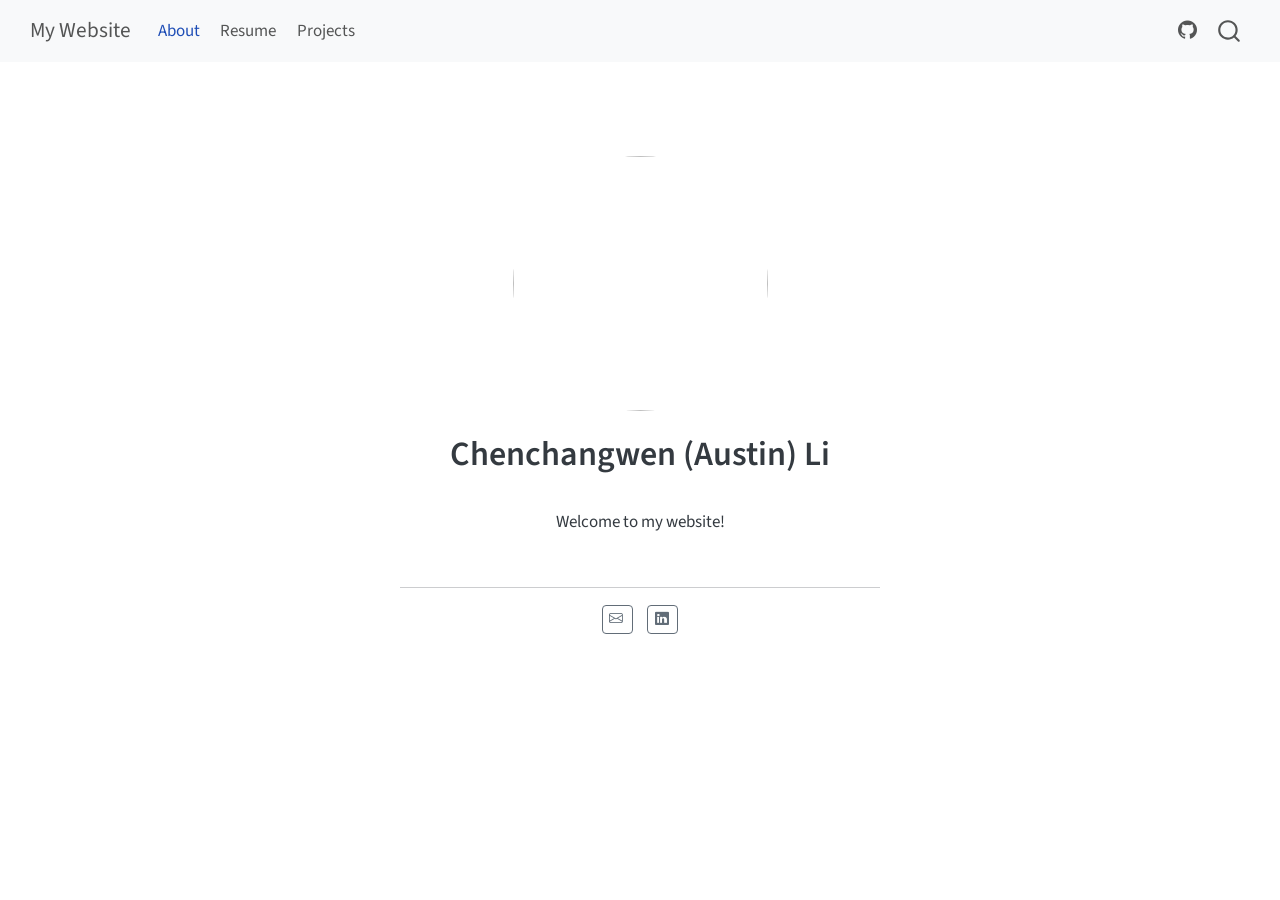
==== docs/index.html @ 7271cc0c "update" ====
<!DOCTYPE html>
<html xmlns="http://www.w3.org/1999/xhtml" lang="en" xml:lang="en"><head>

<meta charset="utf-8">
<meta name="generator" content="quarto-1.9.31">

<meta name="viewport" content="width=device-width, initial-scale=1.0, user-scalable=yes">


<title>Chenchangwen (Austin) Li – My Website</title>
<style>
/* Default styles provided by pandoc.
** See https://pandoc.org/MANUAL.html#variables-for-html for config info.
*/
code{white-space: pre-wrap;}
span.smallcaps{font-variant: small-caps;}
div.columns{display: flex; gap: min(4vw, 1.5em);}
div.column{flex: auto; overflow-x: auto;}
div.hanging-indent{margin-left: 1.5em; text-indent: -1.5em;}
ul.task-list{list-style: none;}
ul.task-list li input[type="checkbox"] {
  width: 0.8em;
  margin: 0 0.8em 0.2em -1em; /* quarto-specific, see https://github.com/quarto-dev/quarto-cli/issues/4556 */ 
  vertical-align: middle;
}
</style>


<script src="site_libs/quarto-nav/quarto-nav.js"></script>
<script src="site_libs/quarto-nav/headroom.min.js"></script>
<script src="site_libs/clipboard/clipboard.min.js"></script>
<script src="site_libs/quarto-search/autocomplete.umd.js"></script>
<script src="site_libs/quarto-search/fuse.min.js"></script>
<script src="site_libs/quarto-search/quarto-search.js"></script>
<meta name="quarto:offset" content="./">
<script src="site_libs/quarto-html/quarto.js" type="module"></script>
<script src="site_libs/quarto-html/tabsets/tabsets.js" type="module"></script>
<script src="site_libs/quarto-html/popper.min.js"></script>
<script src="site_libs/quarto-html/tippy.umd.min.js"></script>
<link href="site_libs/quarto-html/tippy.css" rel="stylesheet">
<link href="site_libs/quarto-html/quarto-syntax-highlighting-7c69b197886ae2a34062761d21e44731.css" rel="stylesheet" id="quarto-text-highlighting-styles">
<script src="site_libs/bootstrap/bootstrap.min.js"></script>
<link href="site_libs/bootstrap/bootstrap-icons.css" rel="stylesheet">
<link href="site_libs/bootstrap/bootstrap-158031087360bce0ff56dc785ce39e06.min.css" rel="stylesheet" append-hash="true" id="quarto-bootstrap" data-mode="light">
<script id="quarto-search-options" type="application/json">{
  "location": "navbar",
  "copy-button": false,
  "collapse-after": 3,
  "panel-placement": "end",
  "type": "overlay",
  "limit": 50,
  "keyboard-shortcut": [
    "f",
    "/",
    "s"
  ],
  "show-item-context": false,
  "language": {
    "search-no-results-text": "No results",
    "search-matching-documents-text": "matching documents",
    "search-copy-link-title": "Copy link to search",
    "search-hide-matches-text": "Hide additional matches",
    "search-more-match-text": "more match in this document",
    "search-more-matches-text": "more matches in this document",
    "search-clear-button-title": "Clear",
    "search-text-placeholder": "",
    "search-detached-cancel-button-title": "Cancel",
    "search-submit-button-title": "Submit",
    "search-label": "Search"
  }
}</script>


<link rel="stylesheet" href="styles.css">
</head>

<body class="nav-fixed fullcontent quarto-light">

<div id="quarto-search-results"></div>
  <header id="quarto-header" class="headroom fixed-top">
    <nav class="navbar navbar-expand-lg " data-bs-theme="dark">
      <div class="navbar-container container-fluid">
      <div class="navbar-brand-container mx-auto">
    <a class="navbar-brand" href="./index.html">
    <span class="navbar-title">My Website</span>
    </a>
  </div>
            <div id="quarto-search" class="" title="Search"></div>
          <button class="navbar-toggler" type="button" data-bs-toggle="collapse" data-bs-target="#navbarCollapse" aria-controls="navbarCollapse" role="menu" aria-expanded="false" aria-label="Toggle navigation" onclick="if (window.quartoToggleHeadroom) { window.quartoToggleHeadroom(); }">
  <span class="navbar-toggler-icon"></span>
</button>
          <div class="collapse navbar-collapse" id="navbarCollapse">
            <ul class="navbar-nav navbar-nav-scroll me-auto">
  <li class="nav-item">
    <a class="nav-link active" href="./index.html" aria-current="page"> 
<span class="menu-text">About</span></a>
  </li>  
  <li class="nav-item">
    <a class="nav-link" href="./resume.html"> 
<span class="menu-text">Resume</span></a>
  </li>  
  <li class="nav-item">
    <a class="nav-link" href="./projects.html"> 
<span class="menu-text">Projects</span></a>
  </li>  
</ul>
            <ul class="navbar-nav navbar-nav-scroll ms-auto">
  <li class="nav-item compact">
    <a class="nav-link" href="https://github.com/Austin-Li7/AustinLiWeb" target="_blank"> <i class="bi bi-github" role="img">
</i> 
<span class="menu-text"></span></a>
  </li>  
</ul>
          </div> <!-- /navcollapse -->
            <div class="quarto-navbar-tools">
</div>
      </div> <!-- /container-fluid -->
    </nav>
</header>
<!-- content -->
<div id="quarto-content" class="quarto-container page-columns page-rows-contents page-layout-article page-navbar">
<!-- sidebar -->
<!-- margin-sidebar -->
    
<!-- main -->
<div class="quarto-about-jolla">
  <img src="pic/Austin_Li.JPG" class="about-image
  round " style="height: 15em; width: 15em;">
 <header id="title-block-header" class="quarto-title-block default">
<div class="quarto-title">
<h1 class="title">Chenchangwen (Austin) Li</h1>
</div>
<div class="quarto-title-meta">
  </div>
</header><main class="content" id="quarto-document-content">
<p>Welcome to my website!</p>


</main> 
  <hr class="about-sep">
   <div class="about-links">
  <a href="mailto:chl378@ucsd.edu" class="about-link" rel="" target="">
    <i class="bi bi-envelope"></i>
     <span class="about-link-text"></span>
  </a>
  <a href="https://www.linkedin.com/in/chenchangwen-li" class="about-link" rel="" target="">
    <i class="bi bi-linkedin"></i>
     <span class="about-link-text"></span>
  </a>
</div>
</div>
 <!-- /main -->
<script id="quarto-html-after-body" type="application/javascript">
  window.document.addEventListener("DOMContentLoaded", function (event) {
    const isCodeAnnotation = (el) => {
      for (const clz of el.classList) {
        if (clz.startsWith('code-annotation-')) {                     
          return true;
        }
      }
      return false;
    }
    const onCopySuccess = function(e) {
      // button target
      const button = e.trigger;
      // don't keep focus
      button.blur();
      // flash "checked"
      button.classList.add('code-copy-button-checked');
      var currentTitle = button.getAttribute("title");
      button.setAttribute("title", "Copied!");
      let tooltip;
      if (window.bootstrap) {
        button.setAttribute("data-bs-toggle", "tooltip");
        button.setAttribute("data-bs-placement", "left");
        button.setAttribute("data-bs-title", "Copied!");
        tooltip = new bootstrap.Tooltip(button, 
          { trigger: "manual", 
            customClass: "code-copy-button-tooltip",
            offset: [0, -8]});
        tooltip.show();    
      }
      setTimeout(function() {
        if (tooltip) {
          tooltip.hide();
          button.removeAttribute("data-bs-title");
          button.removeAttribute("data-bs-toggle");
          button.removeAttribute("data-bs-placement");
        }
        button.setAttribute("title", currentTitle);
        button.classList.remove('code-copy-button-checked');
      }, 1000);
      // clear code selection
      e.clearSelection();
    }
    const getTextToCopy = function(trigger) {
      const outerScaffold = trigger.parentElement.cloneNode(true);
      const codeEl = outerScaffold.querySelector('code');
      for (const childEl of codeEl.children) {
        if (isCodeAnnotation(childEl)) {
          childEl.remove();
        }
      }
      return codeEl.innerText;
    }
    const clipboard = new window.ClipboardJS('.code-copy-button:not([data-in-quarto-modal])', {
      text: getTextToCopy
    });
    clipboard.on('success', onCopySuccess);
    if (window.document.getElementById('quarto-embedded-source-code-modal')) {
      const clipboardModal = new window.ClipboardJS('.code-copy-button[data-in-quarto-modal]', {
        text: getTextToCopy,
        container: window.document.getElementById('quarto-embedded-source-code-modal')
      });
      clipboardModal.on('success', onCopySuccess);
    }
      var localhostRegex = new RegExp(/^(?:http|https):\/\/localhost\:?[0-9]*\//);
      var mailtoRegex = new RegExp(/^mailto:/);
        var filterRegex = new RegExp('/' + window.location.host + '/');
      var isInternal = (href) => {
          return filterRegex.test(href) || localhostRegex.test(href) || mailtoRegex.test(href);
      }
      // Inspect non-navigation links and adorn them if external
     var links = window.document.querySelectorAll('a[href]:not(.nav-link):not(.navbar-brand):not(.toc-action):not(.sidebar-link):not(.sidebar-item-toggle):not(.pagination-link):not(.no-external):not([aria-hidden]):not(.dropdown-item):not(.quarto-navigation-tool):not(.about-link)');
      for (var i=0; i<links.length; i++) {
        const link = links[i];
        if (!isInternal(link.href)) {
          // undo the damage that might have been done by quarto-nav.js in the case of
          // links that we want to consider external
          if (link.dataset.originalHref !== undefined) {
            link.href = link.dataset.originalHref;
          }
        }
      }
    function tippyHover(el, contentFn, onTriggerFn, onUntriggerFn) {
      const config = {
        allowHTML: true,
        maxWidth: 500,
        delay: 100,
        arrow: false,
        appendTo: function(el) {
            return el.parentElement;
        },
        interactive: true,
        interactiveBorder: 10,
        theme: 'quarto',
        placement: 'bottom-start',
      };
      if (contentFn) {
        config.content = contentFn;
      }
      if (onTriggerFn) {
        config.onTrigger = onTriggerFn;
      }
      if (onUntriggerFn) {
        config.onUntrigger = onUntriggerFn;
      }
      window.tippy(el, config); 
    }
    const noterefs = window.document.querySelectorAll('a[role="doc-noteref"]');
    for (var i=0; i<noterefs.length; i++) {
      const ref = noterefs[i];
      tippyHover(ref, function() {
        // use id or data attribute instead here
        let href = ref.getAttribute('data-footnote-href') || ref.getAttribute('href');
        try { href = new URL(href).hash; } catch {}
        const id = href.replace(/^#\/?/, "");
        const note = window.document.getElementById(id);
        if (note) {
          return note.innerHTML;
        } else {
          return "";
        }
      });
    }
    const xrefs = window.document.querySelectorAll('a.quarto-xref');
    const processXRef = (id, note) => {
      // Strip column container classes
      const stripColumnClz = (el) => {
        el.classList.remove("page-full", "page-columns");
        if (el.children) {
          for (const child of el.children) {
            stripColumnClz(child);
          }
        }
      }
      stripColumnClz(note)
      if (id === null || id.startsWith('sec-')) {
        // Special case sections, only their first couple elements
        const container = document.createElement("div");
        if (note.children && note.children.length > 2) {
          container.appendChild(note.children[0].cloneNode(true));
          for (let i = 1; i < note.children.length; i++) {
            const child = note.children[i];
            if (child.tagName === "P" && child.innerText === "") {
              continue;
            } else {
              container.appendChild(child.cloneNode(true));
              break;
            }
          }
          if (window.Quarto?.typesetMath) {
            window.Quarto.typesetMath(container);
          }
          return container.innerHTML
        } else {
          if (window.Quarto?.typesetMath) {
            window.Quarto.typesetMath(note);
          }
          return note.innerHTML;
        }
      } else {
        // Remove any anchor links if they are present
        const anchorLink = note.querySelector('a.anchorjs-link');
        if (anchorLink) {
          anchorLink.remove();
        }
        if (window.Quarto?.typesetMath) {
          window.Quarto.typesetMath(note);
        }
        if (note.classList.contains("callout")) {
          return note.outerHTML;
        } else {
          return note.innerHTML;
        }
      }
    }
    for (var i=0; i<xrefs.length; i++) {
      const xref = xrefs[i];
      tippyHover(xref, undefined, function(instance) {
        instance.disable();
        let url = xref.getAttribute('href');
        let hash = undefined; 
        if (url.startsWith('#')) {
          hash = url;
        } else {
          try { hash = new URL(url).hash; } catch {}
        }
        if (hash) {
          const id = hash.replace(/^#\/?/, "");
          const note = window.document.getElementById(id);
          if (note !== null) {
            try {
              const html = processXRef(id, note.cloneNode(true));
              instance.setContent(html);
            } finally {
              instance.enable();
              instance.show();
            }
          } else {
            // See if we can fetch this
            fetch(url.split('#')[0])
            .then(res => res.text())
            .then(html => {
              const parser = new DOMParser();
              const htmlDoc = parser.parseFromString(html, "text/html");
              const note = htmlDoc.getElementById(id);
              if (note !== null) {
                const html = processXRef(id, note);
                instance.setContent(html);
              } 
            }).finally(() => {
              instance.enable();
              instance.show();
            });
          }
        } else {
          // See if we can fetch a full url (with no hash to target)
          // This is a special case and we should probably do some content thinning / targeting
          fetch(url)
          .then(res => res.text())
          .then(html => {
            const parser = new DOMParser();
            const htmlDoc = parser.parseFromString(html, "text/html");
            const note = htmlDoc.querySelector('main.content');
            if (note !== null) {
              // This should only happen for chapter cross references
              // (since there is no id in the URL)
              // remove the first header
              if (note.children.length > 0 && note.children[0].tagName === "HEADER") {
                note.children[0].remove();
              }
              const html = processXRef(null, note);
              instance.setContent(html);
            } 
          }).finally(() => {
            instance.enable();
            instance.show();
          });
        }
      }, function(instance) {
      });
    }
        let selectedAnnoteEl;
        const selectorForAnnotation = ( cell, annotation) => {
          let cellAttr = 'data-code-cell="' + cell + '"';
          let lineAttr = 'data-code-annotation="' +  annotation + '"';
          const selector = 'span[' + cellAttr + '][' + lineAttr + ']';
          return selector;
        }
        const selectCodeLines = (annoteEl) => {
          const doc = window.document;
          const targetCell = annoteEl.getAttribute("data-target-cell");
          const targetAnnotation = annoteEl.getAttribute("data-target-annotation");
          const annoteSpan = window.document.querySelector(selectorForAnnotation(targetCell, targetAnnotation));
          const lines = annoteSpan.getAttribute("data-code-lines").split(",");
          const lineIds = lines.map((line) => {
            return targetCell + "-" + line;
          })
          let top = null;
          let height = null;
          let parent = null;
          if (lineIds.length > 0) {
              //compute the position of the single el (top and bottom and make a div)
              const el = window.document.getElementById(lineIds[0]);
              top = el.offsetTop;
              height = el.offsetHeight;
              parent = el.parentElement.parentElement;
            if (lineIds.length > 1) {
              const lastEl = window.document.getElementById(lineIds[lineIds.length - 1]);
              const bottom = lastEl.offsetTop + lastEl.offsetHeight;
              height = bottom - top;
            }
            if (top !== null && height !== null && parent !== null) {
              // cook up a div (if necessary) and position it 
              let div = window.document.getElementById("code-annotation-line-highlight");
              if (div === null) {
                div = window.document.createElement("div");
                div.setAttribute("id", "code-annotation-line-highlight");
                div.style.position = 'absolute';
                parent.appendChild(div);
              }
              div.style.top = top - 2 + "px";
              div.style.height = height + 4 + "px";
              div.style.left = 0;
              let gutterDiv = window.document.getElementById("code-annotation-line-highlight-gutter");
              if (gutterDiv === null) {
                gutterDiv = window.document.createElement("div");
                gutterDiv.setAttribute("id", "code-annotation-line-highlight-gutter");
                gutterDiv.style.position = 'absolute';
                const codeCell = window.document.getElementById(targetCell);
                const gutter = codeCell.querySelector('.code-annotation-gutter');
                gutter.appendChild(gutterDiv);
              }
              gutterDiv.style.top = top - 2 + "px";
              gutterDiv.style.height = height + 4 + "px";
            }
            selectedAnnoteEl = annoteEl;
          }
        };
        const unselectCodeLines = () => {
          const elementsIds = ["code-annotation-line-highlight", "code-annotation-line-highlight-gutter"];
          elementsIds.forEach((elId) => {
            const div = window.document.getElementById(elId);
            if (div) {
              div.remove();
            }
          });
          selectedAnnoteEl = undefined;
        };
          // Handle positioning of the toggle
      window.addEventListener(
        "resize",
        throttle(() => {
          elRect = undefined;
          if (selectedAnnoteEl) {
            selectCodeLines(selectedAnnoteEl);
          }
        }, 10)
      );
      function throttle(fn, ms) {
      let throttle = false;
      let timer;
        return (...args) => {
          if(!throttle) { // first call gets through
              fn.apply(this, args);
              throttle = true;
          } else { // all the others get throttled
              if(timer) clearTimeout(timer); // cancel #2
              timer = setTimeout(() => {
                fn.apply(this, args);
                timer = throttle = false;
              }, ms);
          }
        };
      }
        // Attach click handler to the DT
        const annoteDls = window.document.querySelectorAll('dt[data-target-cell]');
        for (const annoteDlNode of annoteDls) {
          annoteDlNode.addEventListener('click', (event) => {
            const clickedEl = event.target;
            if (clickedEl !== selectedAnnoteEl) {
              unselectCodeLines();
              const activeEl = window.document.querySelector('dt[data-target-cell].code-annotation-active');
              if (activeEl) {
                activeEl.classList.remove('code-annotation-active');
              }
              selectCodeLines(clickedEl);
              clickedEl.classList.add('code-annotation-active');
            } else {
              // Unselect the line
              unselectCodeLines();
              clickedEl.classList.remove('code-annotation-active');
            }
          });
        }
    const findCites = (el) => {
      const parentEl = el.parentElement;
      if (parentEl) {
        const cites = parentEl.dataset.cites;
        if (cites) {
          return {
            el,
            cites: cites.split(' ')
          };
        } else {
          return findCites(el.parentElement)
        }
      } else {
        return undefined;
      }
    };
    var bibliorefs = window.document.querySelectorAll('a[role="doc-biblioref"]');
    for (var i=0; i<bibliorefs.length; i++) {
      const ref = bibliorefs[i];
      const citeInfo = findCites(ref);
      if (citeInfo) {
        tippyHover(citeInfo.el, function() {
          var popup = window.document.createElement('div');
          citeInfo.cites.forEach(function(cite) {
            var citeDiv = window.document.createElement('div');
            citeDiv.classList.add('hanging-indent');
            citeDiv.classList.add('csl-entry');
            var biblioDiv = window.document.getElementById('ref-' + cite);
            if (biblioDiv) {
              citeDiv.innerHTML = biblioDiv.innerHTML;
            }
            popup.appendChild(citeDiv);
          });
          return popup.innerHTML;
        });
      }
    }
  });
  </script>
</div> <!-- /content -->




</body></html>
---- docs/site_libs/quarto-html/tippy.css ----
.tippy-box[data-animation=fade][data-state=hidden]{opacity:0}[data-tippy-root]{max-width:calc(100vw - 10px)}.tippy-box{position:relative;background-color:#333;color:#fff;border-radius:4px;font-size:14px;line-height:1.4;white-space:normal;outline:0;transition-property:transform,visibility,opacity}.tippy-box[data-placement^=top]>.tippy-arrow{bottom:0}.tippy-box[data-placement^=top]>.tippy-arrow:before{bottom:-7px;left:0;border-width:8px 8px 0;border-top-color:initial;transform-origin:center top}.tippy-box[data-placement^=bottom]>.tippy-arrow{top:0}.tippy-box[data-placement^=bottom]>.tippy-arrow:before{top:-7px;left:0;border-width:0 8px 8px;border-bottom-color:initial;transform-origin:center bottom}.tippy-box[data-placement^=left]>.tippy-arrow{right:0}.tippy-box[data-placement^=left]>.tippy-arrow:before{border-width:8px 0 8px 8px;border-left-color:initial;right:-7px;transform-origin:center left}.tippy-box[data-placement^=right]>.tippy-arrow{left:0}.tippy-box[data-placement^=right]>.tippy-arrow:before{left:-7px;border-width:8px 8px 8px 0;border-right-color:initial;transform-origin:center right}.tippy-box[data-inertia][data-state=visible]{transition-timing-function:cubic-bezier(.54,1.5,.38,1.11)}.tippy-arrow{width:16px;height:16px;color:#333}.tippy-arrow:before{content:"";position:absolute;border-color:transparent;border-style:solid}.tippy-content{position:relative;padding:5px 9px;z-index:1}
---- docs/site_libs/quarto-html/quarto-syntax-highlighting-7c69b197886ae2a34062761d21e44731.css ----
/* quarto syntax highlight colors */
:root {
  --quarto-hl-ot-color: #003B4F;
  --quarto-hl-at-color: #657422;
  --quarto-hl-ss-color: #20794D;
  --quarto-hl-an-color: #5E5E5E;
  --quarto-hl-fu-color: #4758AB;
  --quarto-hl-st-color: #20794D;
  --quarto-hl-cf-color: #003B4F;
  --quarto-hl-op-color: #5E5E5E;
  --quarto-hl-er-color: #AD0000;
  --quarto-hl-bn-color: #AD0000;
  --quarto-hl-al-color: #AD0000;
  --quarto-hl-va-color: #111111;
  --quarto-hl-bu-color: inherit;
  --quarto-hl-ex-color: inherit;
  --quarto-hl-pp-color: #AD0000;
  --quarto-hl-in-color: #5E5E5E;
  --quarto-hl-vs-color: #20794D;
  --quarto-hl-wa-color: #5E5E5E;
  --quarto-hl-do-color: #5E5E5E;
  --quarto-hl-im-color: #00769E;
  --quarto-hl-ch-color: #20794D;
  --quarto-hl-dt-color: #AD0000;
  --quarto-hl-fl-color: #AD0000;
  --quarto-hl-co-color: #5E5E5E;
  --quarto-hl-cv-color: #5E5E5E;
  --quarto-hl-cn-color: #8f5902;
  --quarto-hl-sc-color: #5E5E5E;
  --quarto-hl-dv-color: #AD0000;
  --quarto-hl-kw-color: #003B4F;
}

/* other quarto variables */
:root {
  --quarto-font-monospace: SFMono-Regular, Menlo, Monaco, Consolas, "Liberation Mono", "Courier New", monospace;
}

/* syntax highlight based on Pandoc's rules */
pre > code.sourceCode > span {
  color: #003B4F;
}

code.sourceCode > span {
  color: #003B4F;
}

div.sourceCode,
div.sourceCode pre.sourceCode {
  color: #003B4F;
}

/* Normal */
code span {
  color: #003B4F;
}

/* Alert */
code span.al {
  color: #AD0000;
  font-style: inherit;
}

/* Annotation */
code span.an {
  color: #5E5E5E;
  font-style: inherit;
}

/* Attribute */
code span.at {
  color: #657422;
  font-style: inherit;
}

/* BaseN */
code span.bn {
  color: #AD0000;
  font-style: inherit;
}

/* BuiltIn */
code span.bu {
  font-style: inherit;
}

/* ControlFlow */
code span.cf {
  color: #003B4F;
  font-weight: bold;
  font-style: inherit;
}

/* Char */
code span.ch {
  color: #20794D;
  font-style: inherit;
}

/* Constant */
code span.cn {
  color: #8f5902;
  font-style: inherit;
}

/* Comment */
code span.co {
  color: #5E5E5E;
  font-style: inherit;
}

/* CommentVar */
code span.cv {
  color: #5E5E5E;
  font-style: italic;
}

/* Documentation */
code span.do {
  color: #5E5E5E;
  font-style: italic;
}

/* DataType */
code span.dt {
  color: #AD0000;
  font-style: inherit;
}

/* DecVal */
code span.dv {
  color: #AD0000;
  font-style: inherit;
}

/* Error */
code span.er {
  color: #AD0000;
  font-style: inherit;
}

/* Extension */
code span.ex {
  font-style: inherit;
}

/* Float */
code span.fl {
  color: #AD0000;
  font-style: inherit;
}

/* Function */
code span.fu {
  color: #4758AB;
  font-style: inherit;
}

/* Import */
code span.im {
  color: #00769E;
  font-style: inherit;
}

/* Information */
code span.in {
  color: #5E5E5E;
  font-style: inherit;
}

/* Keyword */
code span.kw {
  color: #003B4F;
  font-weight: bold;
  font-style: inherit;
}

/* Operator */
code span.op {
  color: #5E5E5E;
  font-style: inherit;
}

/* Other */
code span.ot {
  color: #003B4F;
  font-style: inherit;
}

/* Preprocessor */
code span.pp {
  color: #AD0000;
  font-style: inherit;
}

/* SpecialChar */
code span.sc {
  color: #5E5E5E;
  font-style: inherit;
}

/* SpecialString */
code span.ss {
  color: #20794D;
  font-style: inherit;
}

/* String */
code span.st {
  color: #20794D;
  font-style: inherit;
}

/* Variable */
code span.va {
  color: #111111;
  font-style: inherit;
}

/* VerbatimString */
code span.vs {
  color: #20794D;
  font-style: inherit;
}

/* Warning */
code span.wa {
  color: #5E5E5E;
  font-style: italic;
}

.prevent-inlining {
  content: "</";
}

/*# sourceMappingURL=606289f1d48f6b05ba16068311e045b6.css.map */
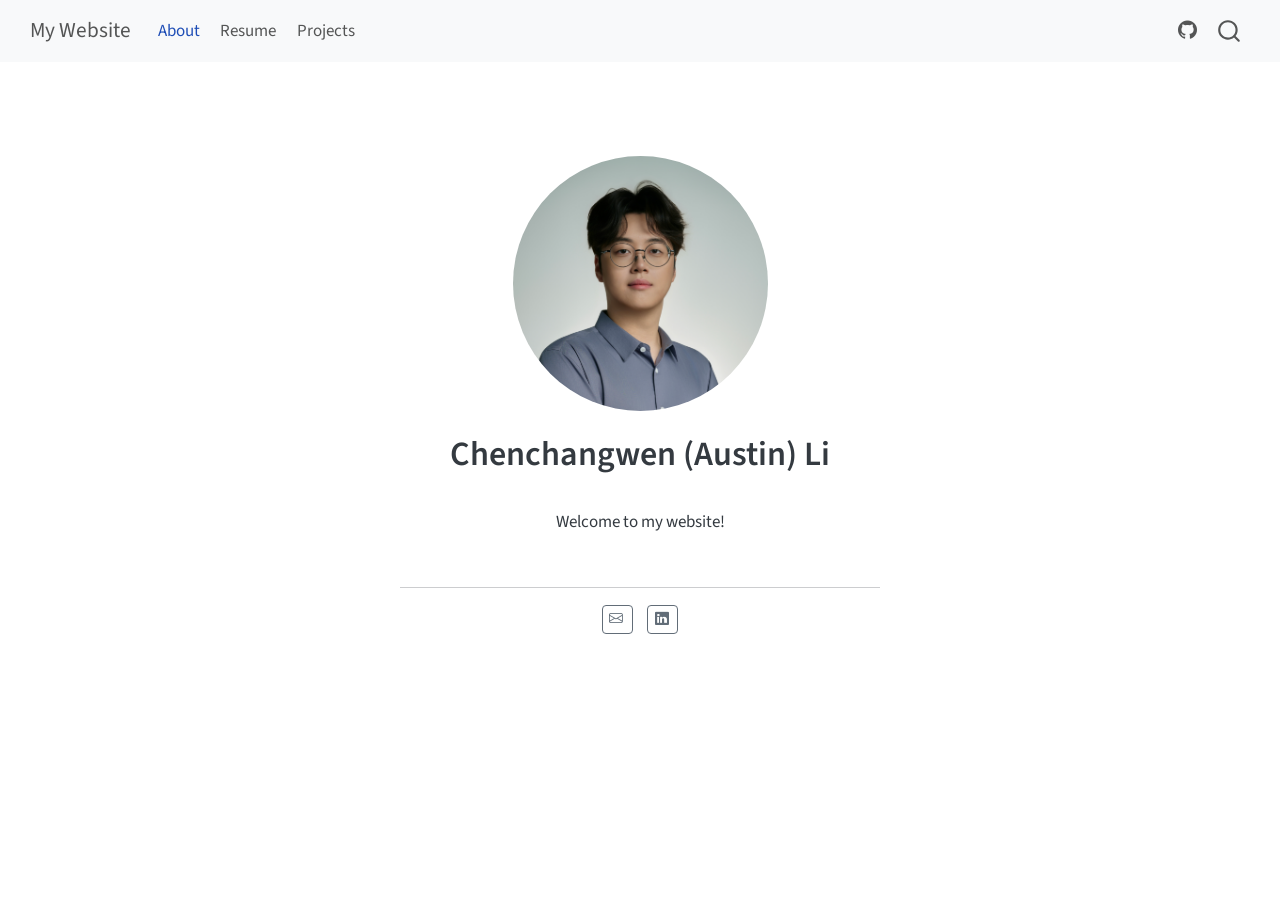
==== commit 7322c76d: "update" ====
--- a/docs/index.html
+++ b/docs/index.html
@@ -106,7 +106,7 @@
 </ul>
             <ul class="navbar-nav navbar-nav-scroll ms-auto">
   <li class="nav-item compact">
-    <a class="nav-link" href="https://github.com/Austin-Li7/AustinLiWeb" target="_blank"> <i class="bi bi-github" role="img">
+    <a class="nav-link" href="https://github.com/Austin-Li7/AustinLiWeb"> <i class="bi bi-github" role="img">
 </i> 
 <span class="menu-text"></span></a>
   </li>  
@@ -124,7 +124,7 @@
     
 <!-- main -->
 <div class="quarto-about-jolla">
-  <img src="pic/Austin_Li.JPG" class="about-image
+  <img src="pic/myphoto.jpg" class="about-image
   round " style="height: 15em; width: 15em;">
  <header id="title-block-header" class="quarto-title-block default">
 <div class="quarto-title">
@@ -139,7 +139,7 @@
 </main> 
   <hr class="about-sep">
    <div class="about-links">
-  <a href="mailto:chl378@ucsd.edu" class="about-link" rel="" target="">
+  <a href="/chl378@ucsd.edu" class="about-link" rel="" target="">
     <i class="bi bi-envelope"></i>
      <span class="about-link-text"></span>
   </a>
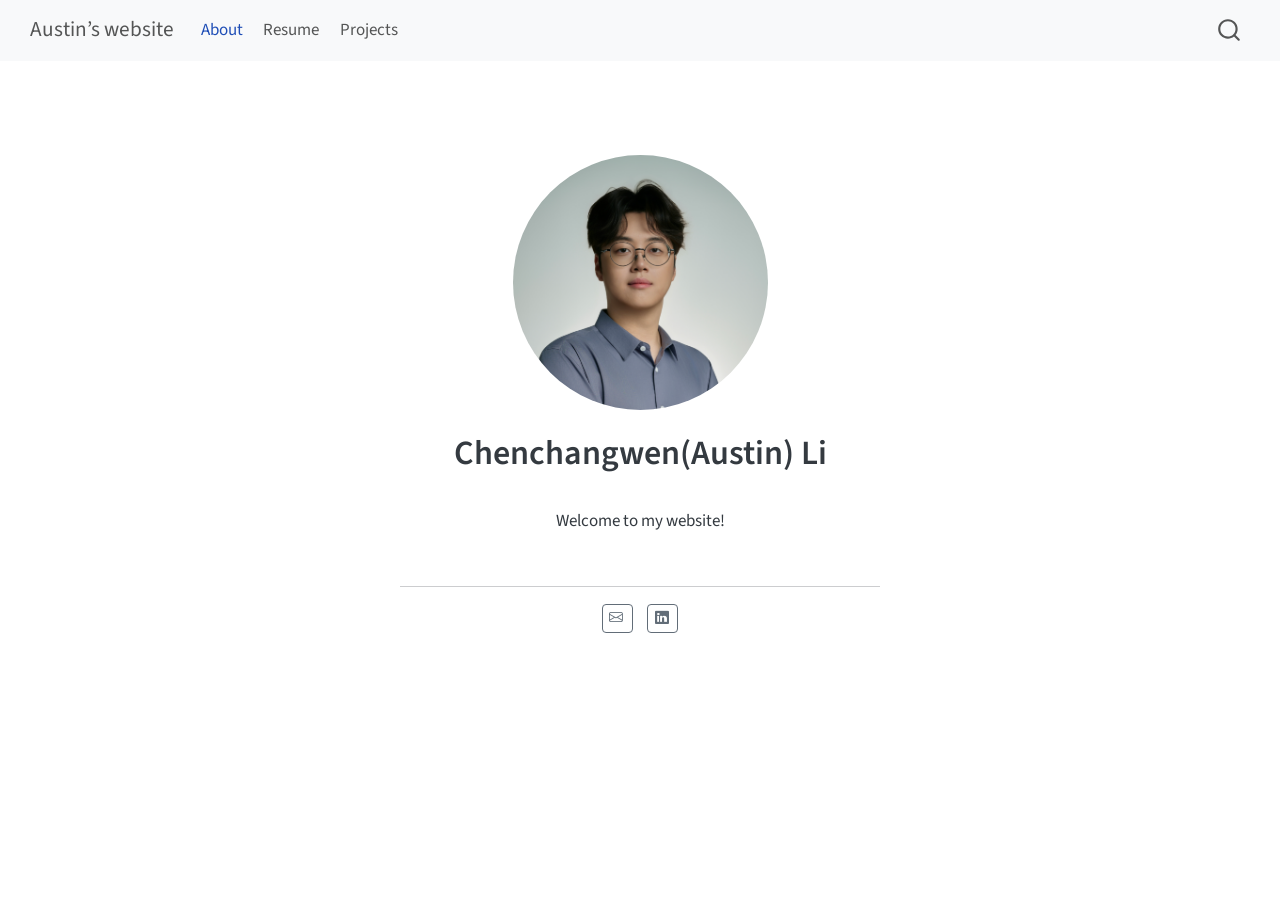
==== commit ac559235: "v2" ====
--- a/docs/index.html
+++ b/docs/index.html
@@ -7,7 +7,7 @@
 <meta name="viewport" content="width=device-width, initial-scale=1.0, user-scalable=yes">
 
 
-<title>Chenchangwen (Austin) Li – My Website</title>
+<title>Chenchangwen(Austin) Li – Austin’s website</title>
 <style>
 /* Default styles provided by pandoc.
 ** See https://pandoc.org/MANUAL.html#variables-for-html for config info.
@@ -82,7 +82,7 @@
       <div class="navbar-container container-fluid">
       <div class="navbar-brand-container mx-auto">
     <a class="navbar-brand" href="./index.html">
-    <span class="navbar-title">My Website</span>
+    <span class="navbar-title">Austin’s website</span>
     </a>
   </div>
             <div id="quarto-search" class="" title="Search"></div>
@@ -104,13 +104,6 @@
 <span class="menu-text">Projects</span></a>
   </li>  
 </ul>
-            <ul class="navbar-nav navbar-nav-scroll ms-auto">
-  <li class="nav-item compact">
-    <a class="nav-link" href="https://github.com/Austin-Li7/AustinLiWeb"> <i class="bi bi-github" role="img">
-</i> 
-<span class="menu-text"></span></a>
-  </li>  
-</ul>
           </div> <!-- /navcollapse -->
             <div class="quarto-navbar-tools">
 </div>
@@ -124,11 +117,11 @@
     
 <!-- main -->
 <div class="quarto-about-jolla">
-  <img src="pic/myphoto.jpg" class="about-image
+  <img src="files/myphoto.jpg" class="about-image
   round " style="height: 15em; width: 15em;">
  <header id="title-block-header" class="quarto-title-block default">
 <div class="quarto-title">
-<h1 class="title">Chenchangwen (Austin) Li</h1>
+<h1 class="title">Chenchangwen(Austin) Li</h1>
 </div>
 <div class="quarto-title-meta">
   </div>
@@ -139,7 +132,7 @@
 </main> 
   <hr class="about-sep">
    <div class="about-links">
-  <a href="/chl378@ucsd.edu" class="about-link" rel="" target="">
+  <a href="mailto:chl378@ucsd.edu" class="about-link" rel="" target="">
     <i class="bi bi-envelope"></i>
      <span class="about-link-text"></span>
   </a>
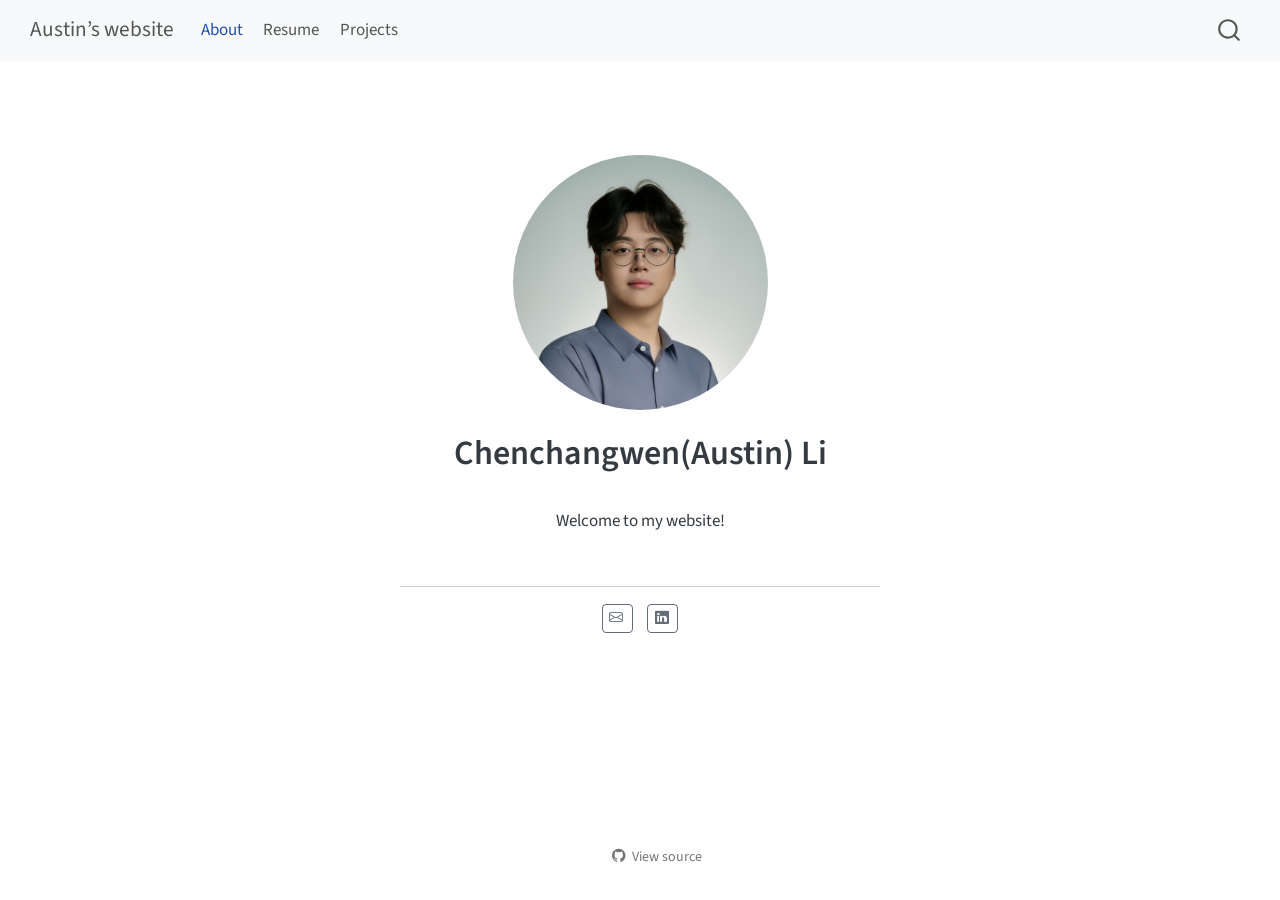
==== commit d1a31ab2: "Add HW2 Card-Krueger replication project" ====
--- a/docs/index.html
+++ b/docs/index.html
@@ -2,7 +2,7 @@
 <html xmlns="http://www.w3.org/1999/xhtml" lang="en" xml:lang="en"><head>
 
 <meta charset="utf-8">
-<meta name="generator" content="quarto-1.9.31">
+<meta name="generator" content="quarto-1.9.37">
 
 <meta name="viewport" content="width=device-width, initial-scale=1.0, user-scalable=yes">
 
@@ -38,7 +38,7 @@
 <script src="site_libs/quarto-html/popper.min.js"></script>
 <script src="site_libs/quarto-html/tippy.umd.min.js"></script>
 <link href="site_libs/quarto-html/tippy.css" rel="stylesheet">
-<link href="site_libs/quarto-html/quarto-syntax-highlighting-7c69b197886ae2a34062761d21e44731.css" rel="stylesheet" id="quarto-text-highlighting-styles">
+<link href="site_libs/quarto-html/quarto-syntax-highlighting-7f8f88aac4f3542376d5c11b86a4c14d.css" rel="stylesheet" id="quarto-text-highlighting-styles">
 <script src="site_libs/bootstrap/bootstrap.min.js"></script>
 <link href="site_libs/bootstrap/bootstrap-icons.css" rel="stylesheet">
 <link href="site_libs/bootstrap/bootstrap-158031087360bce0ff56dc785ce39e06.min.css" rel="stylesheet" append-hash="true" id="quarto-bootstrap" data-mode="light">
@@ -129,7 +129,7 @@
 <p>Welcome to my website!</p>
 
 
-</main> 
+<a onclick="window.scrollTo(0, 0); return false;" role="button" id="quarto-back-to-top"><i class="bi bi-arrow-up"></i> Back to top</a></main> 
   <hr class="about-sep">
    <div class="about-links">
   <a href="mailto:chl378@ucsd.edu" class="about-link" rel="" target="">
@@ -209,7 +209,7 @@
     }
       var localhostRegex = new RegExp(/^(?:http|https):\/\/localhost\:?[0-9]*\//);
       var mailtoRegex = new RegExp(/^mailto:/);
-        var filterRegex = new RegExp('/' + window.location.host + '/');
+        var filterRegex = new RegExp("https:\/\/austin-li7\.github\.io\/AustinLiWeb\/");
       var isInternal = (href) => {
           return filterRegex.test(href) || localhostRegex.test(href) || mailtoRegex.test(href);
       }
@@ -541,4 +541,4 @@
 
 
 
-</body></html>+<footer class="footer"><div class="nav-footer"><div class="nav-footer-center"><div class="toc-actions"><ul><li><a href="https://github.com/Austin-Li7/AustinLiWeb/blob/main/index.qmd" class="toc-action"><i class="bi bi-github"></i>View source</a></li></ul></div></div></div></footer></body></html>
--- a/docs/site_libs/quarto-html/quarto-syntax-highlighting-7f8f88aac4f3542376d5c11b86a4c14d.css
+++ b/docs/site_libs/quarto-html/quarto-syntax-highlighting-7f8f88aac4f3542376d5c11b86a4c14d.css
@@ -0,0 +1,236 @@
+/* quarto syntax highlight colors */
+:root {
+  --quarto-hl-ot-color: #003B4F;
+  --quarto-hl-at-color: #657422;
+  --quarto-hl-ss-color: #20794D;
+  --quarto-hl-an-color: #5E5E5E;
+  --quarto-hl-fu-color: #4758AB;
+  --quarto-hl-st-color: #20794D;
+  --quarto-hl-cf-color: #003B4F;
+  --quarto-hl-op-color: #5E5E5E;
+  --quarto-hl-er-color: #AD0000;
+  --quarto-hl-bn-color: #AD0000;
+  --quarto-hl-al-color: #AD0000;
+  --quarto-hl-va-color: #111111;
+  --quarto-hl-bu-color: inherit;
+  --quarto-hl-ex-color: inherit;
+  --quarto-hl-pp-color: #AD0000;
+  --quarto-hl-in-color: #5E5E5E;
+  --quarto-hl-vs-color: #20794D;
+  --quarto-hl-wa-color: #5E5E5E;
+  --quarto-hl-do-color: #5E5E5E;
+  --quarto-hl-im-color: #00769E;
+  --quarto-hl-ch-color: #20794D;
+  --quarto-hl-dt-color: #AD0000;
+  --quarto-hl-fl-color: #AD0000;
+  --quarto-hl-co-color: #5E5E5E;
+  --quarto-hl-cv-color: #5E5E5E;
+  --quarto-hl-cn-color: #8f5902;
+  --quarto-hl-sc-color: #5E5E5E;
+  --quarto-hl-dv-color: #AD0000;
+  --quarto-hl-kw-color: #003B4F;
+}
+
+/* other quarto variables */
+:root {
+  --quarto-font-monospace: SFMono-Regular, Menlo, Monaco, Consolas, "Liberation Mono", "Courier New", monospace;
+}
+
+/* syntax highlight based on Pandoc's rules */
+pre > code.sourceCode > span {
+  color: #003B4F;
+}
+
+code.sourceCode > span {
+  color: #003B4F;
+}
+
+div.sourceCode,
+div.sourceCode pre.sourceCode {
+  color: #003B4F;
+}
+
+/* Normal */
+code span {
+  color: #003B4F;
+}
+
+/* Alert */
+code span.al {
+  color: #AD0000;
+  font-style: inherit;
+}
+
+/* Annotation */
+code span.an {
+  color: #5E5E5E;
+  font-style: inherit;
+}
+
+/* Attribute */
+code span.at {
+  color: #657422;
+  font-style: inherit;
+}
+
+/* BaseN */
+code span.bn {
+  color: #AD0000;
+  font-style: inherit;
+}
+
+/* BuiltIn */
+code span.bu {
+  font-style: inherit;
+}
+
+/* ControlFlow */
+code span.cf {
+  color: #003B4F;
+  font-weight: bold;
+  font-style: inherit;
+}
+
+/* Char */
+code span.ch {
+  color: #20794D;
+  font-style: inherit;
+}
+
+/* Constant */
+code span.cn {
+  color: #8f5902;
+  font-style: inherit;
+}
+
+/* Comment */
+code span.co {
+  color: #5E5E5E;
+  font-style: inherit;
+}
+
+/* CommentVar */
+code span.cv {
+  color: #5E5E5E;
+  font-style: italic;
+}
+
+/* Documentation */
+code span.do {
+  color: #5E5E5E;
+  font-style: italic;
+}
+
+/* DataType */
+code span.dt {
+  color: #AD0000;
+  font-style: inherit;
+}
+
+/* DecVal */
+code span.dv {
+  color: #AD0000;
+  font-style: inherit;
+}
+
+/* Error */
+code span.er {
+  color: #AD0000;
+  font-style: inherit;
+}
+
+/* Extension */
+code span.ex {
+  font-style: inherit;
+}
+
+/* Float */
+code span.fl {
+  color: #AD0000;
+  font-style: inherit;
+}
+
+/* Function */
+code span.fu {
+  color: #4758AB;
+  font-style: inherit;
+}
+
+/* Import */
+code span.im {
+  color: #00769E;
+  font-style: inherit;
+}
+
+/* Information */
+code span.in {
+  color: #5E5E5E;
+  font-style: inherit;
+}
+
+/* Keyword */
+code span.kw {
+  color: #003B4F;
+  font-weight: bold;
+  font-style: inherit;
+}
+
+/* Operator */
+code span.op {
+  color: #5E5E5E;
+  font-style: inherit;
+}
+
+/* Other */
+code span.ot {
+  color: #003B4F;
+  font-style: inherit;
+}
+
+/* Preprocessor */
+code span.pp {
+  color: #AD0000;
+  font-style: inherit;
+}
+
+/* SpecialChar */
+code span.sc {
+  color: #5E5E5E;
+  font-style: inherit;
+}
+
+/* SpecialString */
+code span.ss {
+  color: #20794D;
+  font-style: inherit;
+}
+
+/* String */
+code span.st {
+  color: #20794D;
+  font-style: inherit;
+}
+
+/* Variable */
+code span.va {
+  color: #111111;
+  font-style: inherit;
+}
+
+/* VerbatimString */
+code span.vs {
+  color: #20794D;
+  font-style: inherit;
+}
+
+/* Warning */
+code span.wa {
+  color: #5E5E5E;
+  font-style: italic;
+}
+
+.prevent-inlining {
+  content: "</";
+}
+
+/*# sourceMappingURL=789ad8cd35626ba772517505b42a116e.css.map */
--- a/docs/styles.css
+++ b/docs/styles.css
@@ -0,0 +1,122 @@
+/* css styles */
+
+.ck-hero {
+  padding: 1.15rem 1.25rem 1rem;
+  border: 1px solid #d9e4ec;
+  border-radius: 20px;
+  background:
+    radial-gradient(circle at top right, rgba(15, 118, 110, 0.11), transparent 28%),
+    linear-gradient(180deg, #fcfdfd 0%, #f6faf9 100%);
+  margin: 0.9rem 0 1.5rem;
+  box-shadow: 0 14px 30px rgba(37, 60, 75, 0.06);
+  display: grid;
+  grid-template-columns: minmax(0, 1.15fr) minmax(250px, 0.85fr);
+  gap: 0.9rem 1rem;
+  align-items: start;
+}
+
+.ck-kicker {
+  text-transform: uppercase;
+  letter-spacing: 0.12em;
+  font-size: 0.72rem;
+  color: #0f766e;
+  font-weight: 700;
+  margin-bottom: 0.55rem;
+}
+
+.ck-hero-title {
+  font-size: clamp(1.7rem, 2.5vw, 2.65rem);
+  line-height: 0.98;
+  margin-bottom: 0.7rem;
+  max-width: 12ch;
+  color: #142430;
+  font-weight: 800;
+  text-wrap: balance;
+}
+
+.ck-dek {
+  font-size: 0.98rem;
+  line-height: 1.65;
+  max-width: 34rem;
+  color: #415463;
+  margin-bottom: 0;
+}
+
+.ck-stat-grid {
+  display: grid;
+  grid-template-columns: 1fr;
+  gap: 0.7rem;
+}
+
+.ck-stat-card,
+.ck-method-card,
+.ck-ojs-card {
+  background: rgba(255, 255, 255, 0.85);
+  border: 1px solid #d8e5eb;
+  border-radius: 16px;
+  padding: 0.85rem 0.95rem;
+}
+
+.ck-stat-label,
+.ck-method-title {
+  font-size: 0.75rem;
+  text-transform: uppercase;
+  letter-spacing: 0.08em;
+  color: #567;
+  font-weight: 700;
+  margin-bottom: 0.45rem;
+}
+
+.ck-stat-value {
+  font-size: 1.45rem;
+  line-height: 1.05;
+  font-weight: 800;
+  color: #142430;
+  margin-bottom: 0.25rem;
+}
+
+.ck-stat-note {
+  color: #61717e;
+  font-size: 0.88rem;
+}
+
+.ck-method-grid {
+  display: grid;
+  grid-template-columns: repeat(auto-fit, minmax(190px, 1fr));
+  gap: 0.85rem;
+  margin: 1rem 0 1.25rem;
+}
+
+.ck-method-card p {
+  margin-bottom: 0;
+  color: #435564;
+}
+
+.ck-ojs-card {
+  margin-top: 0.9rem;
+  display: flex;
+  flex-wrap: wrap;
+  gap: 1rem 1.5rem;
+  color: #243744;
+}
+
+.callout.callout-style-simple {
+  border-radius: 18px;
+}
+
+@media (max-width: 700px) {
+  .ck-hero {
+    padding: 1.2rem 1rem 1rem;
+    border-radius: 20px;
+    grid-template-columns: 1fr;
+  }
+
+  .ck-hero-title {
+    max-width: 13ch;
+    font-size: 2rem;
+  }
+
+  .ck-dek {
+    max-width: none;
+  }
+}
